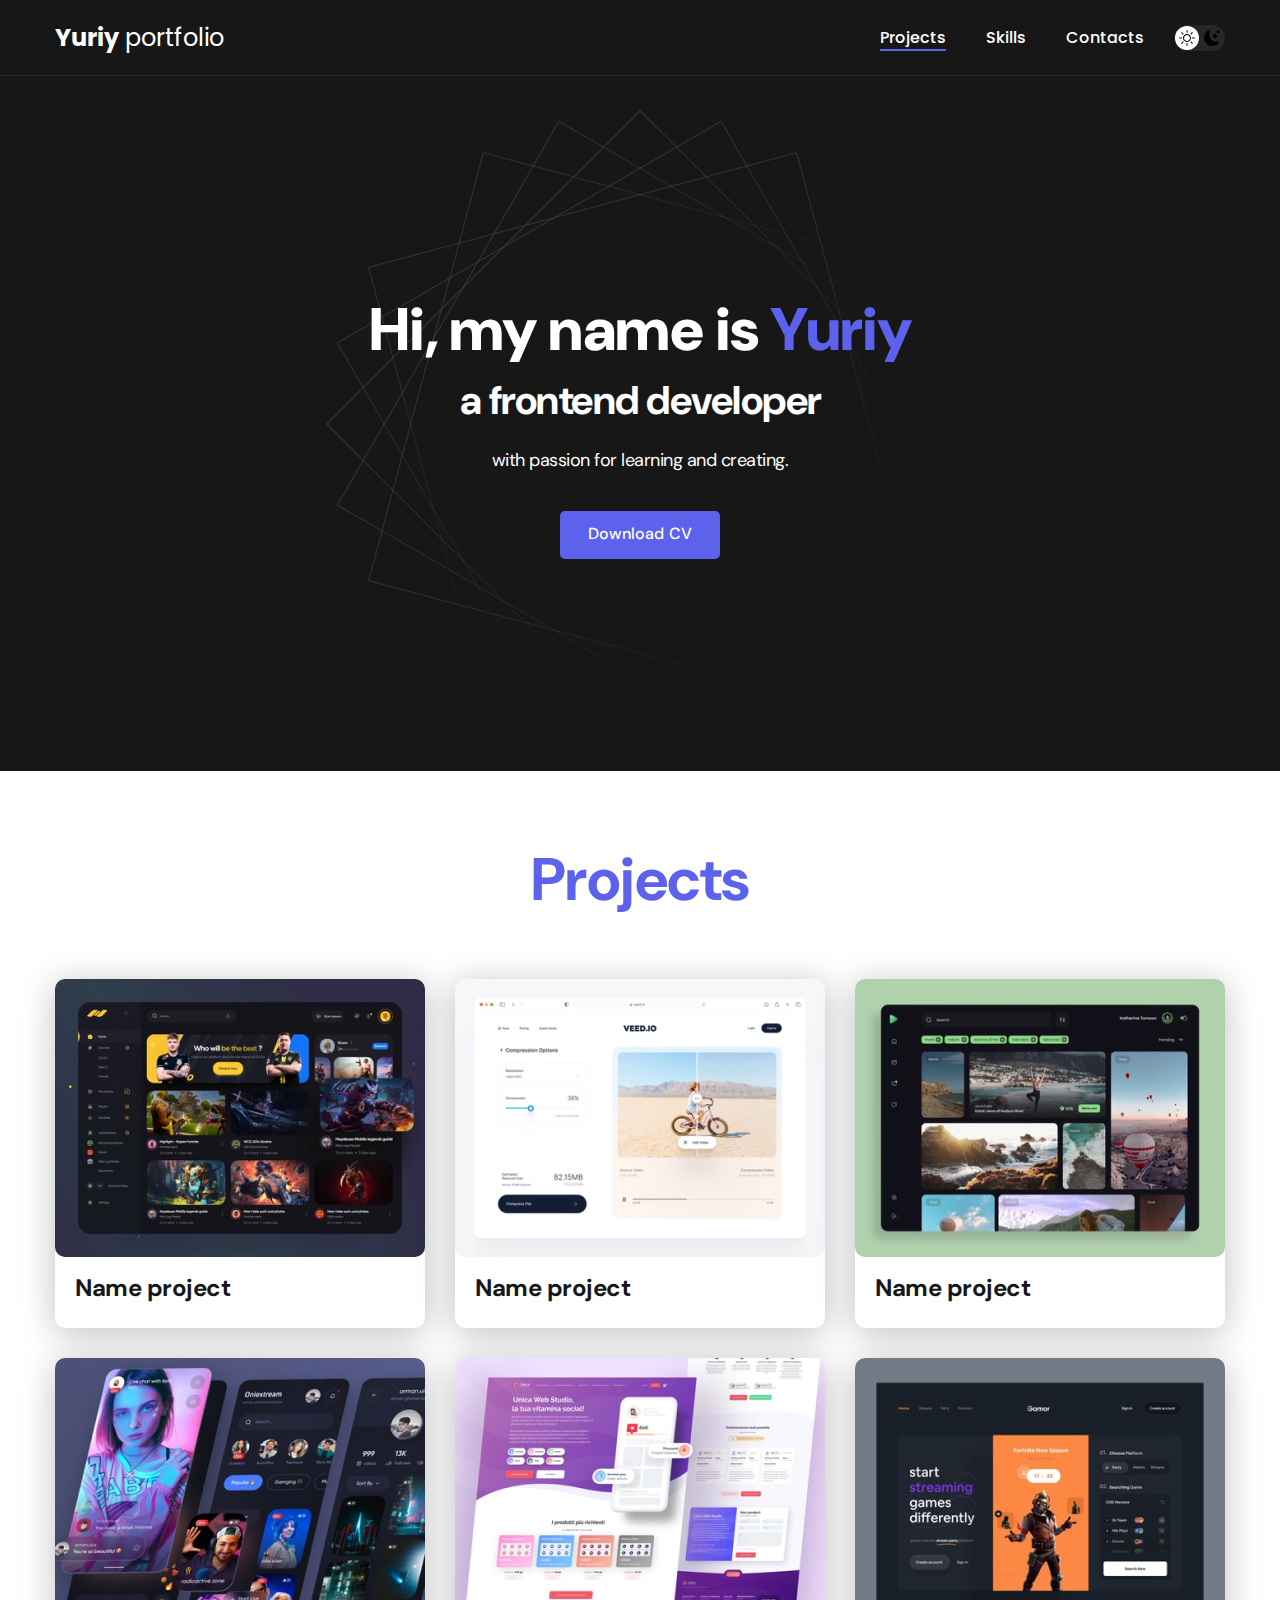
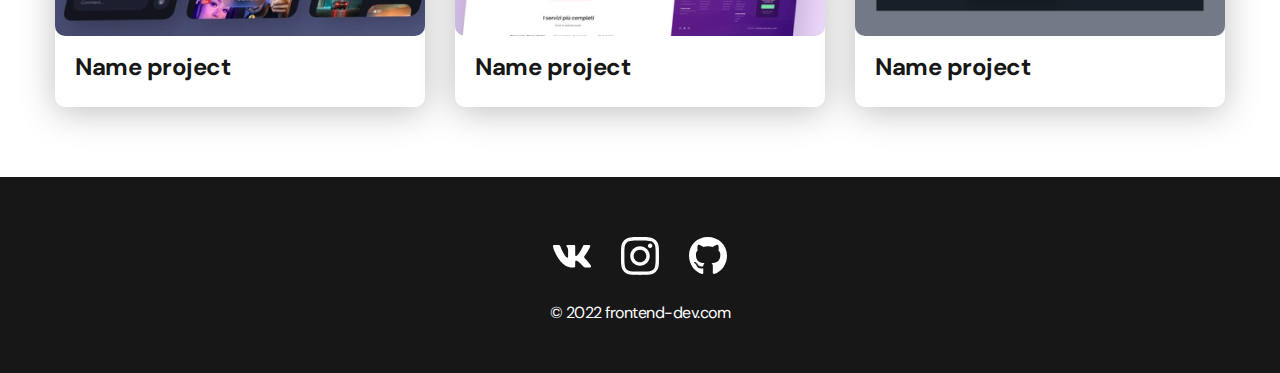
==== index.html @ 69c076b6 "Add files via upload" ====
<!DOCTYPE html>
<html lang="en">
<head>
    <meta charset="UTF-8">
    <meta http-equiv="X-UA-Compatible" content="IE=edge">
    <meta name="viewport" content="width=device-width, initial-scale=1.0">
    <title>Portfolio</title>
    <link rel="stylesheet" href="./css/main.css">
</head>
<body>
    <nav class="nav">
        <div class="container">
            <div class="nav-row">
                <a href="/" class="logo"><strong>Yuriy</strong> portfolio</a>
                <button class="dark-mode-btn">
                    <img src="./img/icons/sun.svg" alt="Light mode" class="dark-mode-btn__icon">
                    <img src="./img/icons/moon.svg" alt="Dark mode" class="dark-mode-btn__icon">
                </button>
                <ul class="nav-list">
                    <li class="nav-list__item"><a href="index.html" class="nav-list__link nav-list__link--active">Projects</a></li>
                    <li class="nav-list__item"><a href="skills.html" class="nav-list__link">Skills</a></li>
                    <li class="nav-list__item"><a href="contacts.html" class="nav-list__link">Contacts</a></li>
                </ul>
            </div>
        </div>
    </nav>

    <header class="header">
            <div class="header__wrapper">
                <h1 class="header__title"><strong>Hi, my name is <em>Yuriy</em></strong><br>a frontend developer</h1>
                <div class="header__text">
                    <p>with passion for learning and creating.</p>
                </div>
                <a href="#!" class="btn">Download CV</a>
            </div>
    </header>

    <main class="section">
        <div class="container">
            <h2 class="title-1">Projects</h2>
            <ul class="projects">
                <li class="project">
                    <a href="project-page.html">
                        <img src="./img/projects/01.jpg" alt="Project img" class="project__img">
                        <h3 class="project__title">Name project</h3>
                    </a>
                </li>
                <li class="project">
                    <a href="#!">
                        <img src="./img/projects/02.jpg" alt="Project img" class="project__img">
                        <h3 class="project__title">Name project</h3>
                    </a>
                </li>
                <li class="project">
                    <a href="#!">
                        <img src="./img/projects/03.jpg" alt="Project img" class="project__img">
                        <h3 class="project__title">Name project</h3>
                    </a>
                </li>
                <li class="project">
                    <a href="#!">
                        <img src="./img/projects/04.jpg" alt="Project img" class="project__img">
                        <h3 class="project__title">Name project</h3>
                    </a>
                </li>
                <li class="project">
                    <a href="#!">
                        <img src="./img/projects/05.jpg" alt="Project img" class="project__img">
                        <h3 class="project__title">Name project</h3>
                    </a>
                </li>
                <li class="project">
                    <a href="#!">
                        <img src="./img/projects/06.jpg" alt="Project img" class="project__img">
                        <h3 class="project__title">Name project</h3>
                    </a>
                </li>
            </ul>
        </div>
    </main>

    <footer class="footer">
        <div class="container">
            <div class="footer__wrapper">
                <ul class="social">
                    <li class="social__item">
                        <a href="#!"><img src="./img/icons/vk.svg" alt="vk"></a>
                    </li>
                    <li class="social__item">
                        <a href="https://www.instagram.com/yuriyrum" target="_blank"><img src="./img/icons/inst.svg" alt="inst"></a>
                    </li>
                    <li class="social__item">
                        <a href="https://github.com/yaneyura" target="_blank"><img src="./img/icons/github.svg" alt="github"></a>
                    </li>
                </ul>
                <div class="copyright">
                    <p>© 2022 frontend-dev.com</p>
                </div>
            </div>
        </div>
    </footer>

    <script src="./js/main.js"></script>
</body>
</html>
---- css/main.css ----
@import url(./reset.css);
@import url('https://fonts.googleapis.com/css2?family=DM+Sans:wght@400;500;700&family=Poppins:wght@400;500;700&display=swap');

/* 
font-family: 'DM Sans', sans-serif;
font-family: 'Poppins', sans-serif;
*/

:root {
    --black: #171718;
    --black-border: #26292D;
    --white: #FFF;
    --purple: #5C62EC;

    --dark-bg: var(--black);
    --dark-border: var(--black-border);
    --header-text: var(--white);
    --accent: var(--purple);
    --text-color: var(--black);

    /* Light */
    --page-bg: var(--white);
    --text-bg: var(--black);

    --title-1: var(--accent);

    --project-card-bg: var(--white);
    --project-card-text: var(--black);
    --box-shadow: 0px 5px 35px rgba(0, 0, 0, 0.25);
}

.dark {
    --page-bg: #252526;
    --text-bg: var(--white);

    --title-1: var(--white);

    --project-card-bg: var(--black);
    --project-card-text: var(--white);
    --box-shadow: 0px 5px 35px rgba(0, 0, 0, 0.75);
}

html, body {
    display: flex;
    flex-direction: column;
    min-height: 100vh;

    font-family: 'DM Sans', sans-serif;
    letter-spacing: -0.5px;

    background-color: var(--page-bg);
    color: var(--text-bg);
}

.container {
    margin: 0 auto;
    padding: 0 15px;
    max-width: 1200px;
}

/* Nav */

.nav {
    padding: 20px 0;
    background-color: var(--dark-bg);
    color: var(--header-text);
    border-bottom: 1px solid var(--dark-border);
    letter-spacing: normal;
}

.nav-row {
    display: flex;
    justify-content: flex-end;
    align-items: center;
    column-gap: 30px;
    row-gap: 20px;
    flex-wrap: wrap;
}

.logo {
    margin-right: auto;
    color: var(--header-text);
    font-size: 24px;
    font-family: 'Poppins', sans-serif;
}

.logo strong {
    font-weight: 700;
}

.nav-list {
    display: flex;
    align-items: center;
    column-gap: 40px;
    font-size: 16px;
    font-weight: 500;
    font-family: 'Poppins', sans-serif;
}

.nav-list__link {
    color: var(--header-text);

    transition: opacity .2s ease-in;
}

.nav-list__link:hover {
    opacity: 0.8;
}

.nav-list__link--active {
    position: relative;
}

.nav-list__link--active::before {
    content: "";

    position: absolute;
    left: 0;
    top: 100%;

    display: block;
    height: 2px;
    width: 100%;
    background-color: var(--accent);
}

/* Dark mode btn */

.dark-mode-btn {
    order: 1;
    position: relative;
    display: flex;
    justify-content: space-between;
    width: 51px;
    height: 26px;
    padding: 5px;
    background-color: #272727;
    border-radius: 50px;
}
.dark-mode-btn::before {
    content: "";
    position: absolute;
    top: 1px;
    left: 1px;
    display: block;
    width: 24px;
    height: 24px;
    border-radius: 50%;
    background-color: #fff;

    transition: left .2s ease-in;
}

.dark-mode-btn--active::before {
    left: 26px;
}

.dark-mode-btn__icon {
    position: relative;
}

/* Header */

.header {
    min-height: 695px;
    padding: 40px 0;

    display: flex;
    justify-content: center;
    align-items: center;

    background-color: var(--dark-bg);
    color: var(--header-text);
    text-align: center;

    background-image: url("./../img/header-bg.png");
    background-repeat: no-repeat;
    background-size: auto;
    background-position: center center;
}

.header__wrapper {
    max-width: 660px;
    padding: 0 15px;
}

.header__title {
    margin-bottom: 20px;
    font-weight: 700;
    font-size: 40px;
    line-height: 1.4;
}

.header__title strong {
    font-size: 60px
}

.header__title em {
    font-style: normal;
    color: var(--accent);
}

.header__text {
    margin-bottom: 40px;
    font-size: 18px;
    line-height: 1.333;
}

.btn {
    display: inline-block;
    height: 48px;
    padding: 12px 28px;

    font-weight: 500;
    font-size: 16px;
    letter-spacing: 0.15px;

    background-color: var(--accent);
    color: var(--header-text);
    border-radius: 5px;

    transition: opacity .2s ease-in;
}

.btn:hover {
    opacity: 0.8;
}
.btn:active {
    position: relative;
    top: 1px;
}

/* Projects section */

.section {
    padding: 70px 0;
}

.title-1 {
    margin-bottom: 60px;
    font-weight: 700;
    font-size: 60px;
    line-height: 1.3;
    color: var(--title-1);
    text-align: center;
}

.projects {
    display: flex;
    justify-content: center;
    flex-wrap: wrap;
    column-gap: 30px;
    row-gap: 30px;
}

.project {
    max-width: 370px;
    background-color: var(--project-card-bg);
    box-shadow: var(--box-shadow);
    border-radius: 10px;
}

.project__img {
    border-radius: 10px;
}

.project__title {
    padding: 15px 20px 25px;
    font-weight: 700;
    font-size: 24px;
    line-height: 1.3;
    color: var(--project-card-text);
}

/* Project details */

.project-details {
    margin: 0 auto;
    max-width: 865px;

    display: flex;
    flex-direction: column;
    align-items: center;
    text-align: center;
}

.project-details__cover {
    max-width: 100%;
    margin-bottom: 40px;
    box-shadow: 0px 5px 35px rgba(0, 0, 0, 0.25);
    border-radius: 10px;
}

.project-details__desc {
    margin-bottom: 30px;
    font-weight: 700;
    font-size: 24px;
    line-height: 1.3;
}

.btn-outline {
    height: 48px;
    padding: 12px 20px;
    border-radius: 5px;
    
    border: 1px solid #000;
    color: #000;
    background-color: var(--white);

    display: flex;
    column-gap: 10px;
    align-items: center;

    transition: opacity .2s ease-in;
}

.btn-outline:hover {
    opacity: 0.8;
}
.btn-outline:active {
    position: relative;
    top: 1px;
}

/* Content list */

.title-2 {
    font-size: 40px;
    line-height: 1.3;
    font-weight: 700; 
    margin-bottom: 20px;
}

.content-list {
    margin: 0 auto;
    max-width: 570px;
    display: flex;
    flex-direction: column;
    align-items: center;
    text-align: center;
    row-gap: 40px;
}

.content-list__item {
    font-size: 18px;
    line-height: 1.5;
}

/* Footer */

.footer {
    margin-top: auto;
    padding: 60px 0 50px;
    background-color: var(--dark-bg);
    color: var(--white);
}

.footer__wrapper {
    display: flex;
    flex-direction: column;
    align-items: center;
    row-gap: 27px;
}

.social {
    display: flex;
    column-gap: 30px;
    align-items: center;
}

.copyright {
    font-size: 16px;
}

@media (max-width: 620px) {

    .nav-row {
        justify-content: space-between;
    }

    .dark-mode-btn {
        order: 0;
    }

    .header {
        min-height: unset;
    }

    .header__title {
        font-size: 30px;
    }
    .header__title strong {
        font-size: 40px;
    }

    .section {
        padding: 40px 0;
    }

    .title-1 {
        margin-bottom: 30px;
        font-size: 40px;
    }

    .title-2 {
        margin-bottom: 10px;
        font-size: 30px;
    }

    .project__title {
        font-size: 22px;
    }

    .project-details__desc {
        margin-bottom: 20px;
        font-size: 22px;
    }

    .footer {
        padding: 40px 0 30px;
    }

    .footer__wrapper {
        row-gap: 20px;
    }

    .social {
        column-gap: 20px;
    }

    .social__item {
        width: 28px;
    }

    .content-list {
        row-gap: 20px;
    }

    .content-list__item {
        font-size: 16px;
    }
}
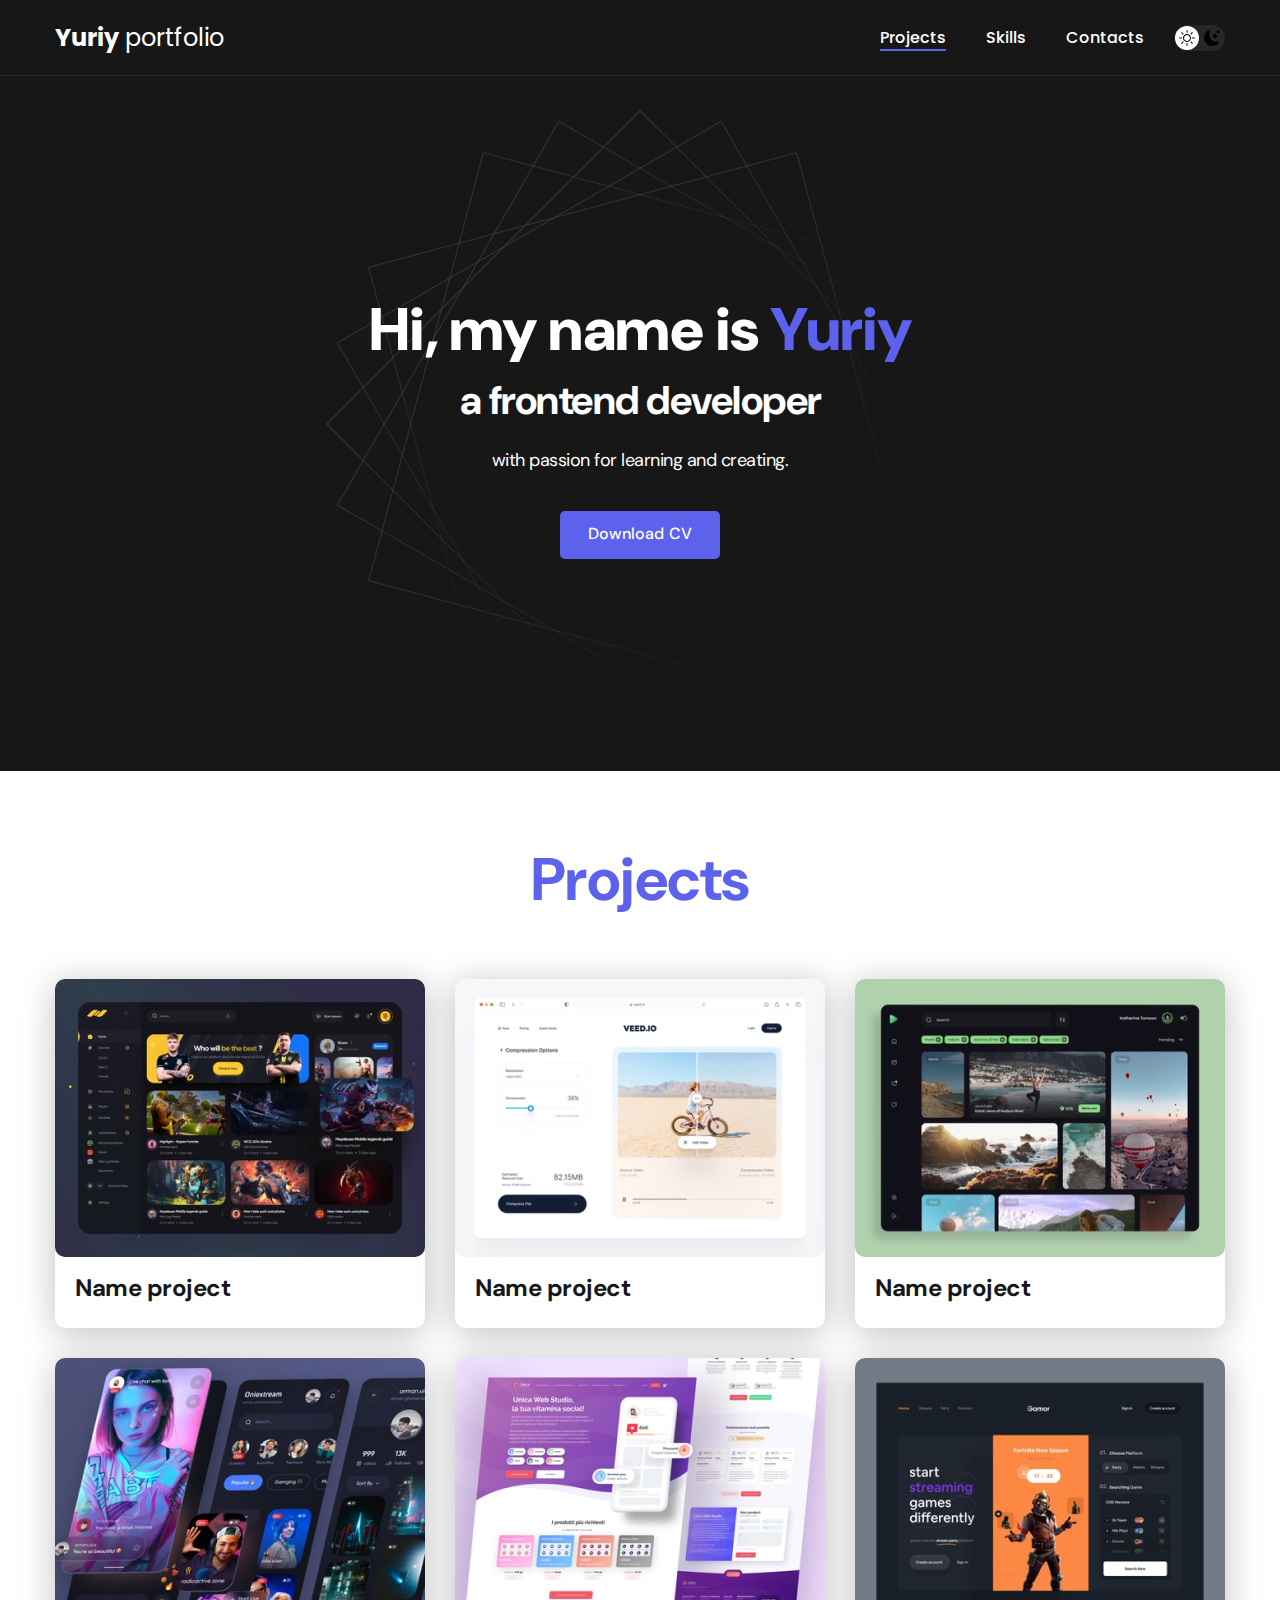
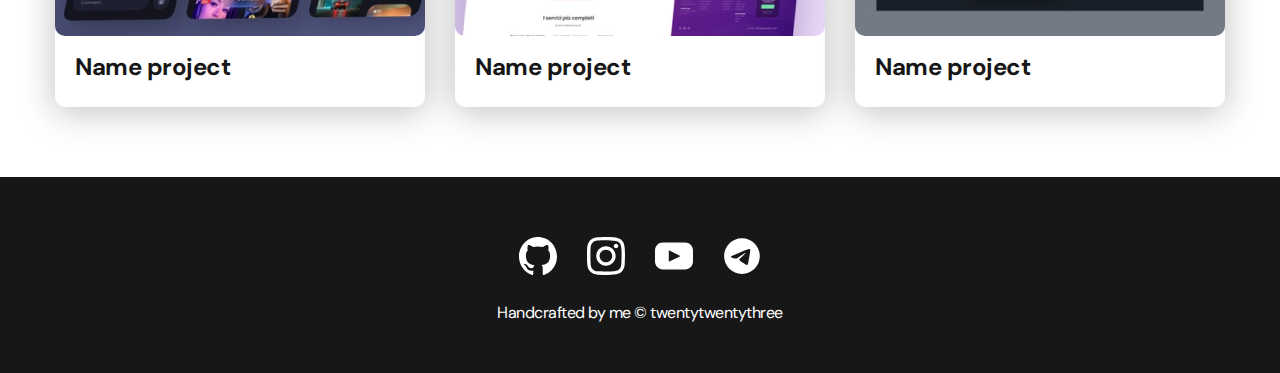
==== commit 5fc66065: "Add files via upload" ====
--- a/index.html
+++ b/index.html
@@ -84,17 +84,20 @@
             <div class="footer__wrapper">
                 <ul class="social">
                     <li class="social__item">
-                        <a href="#!"><img src="./img/icons/vk.svg" alt="vk"></a>
+                        <a href="https://github.com/yaneyura" target="_blank"><img src="./img/icons/github.svg" alt="GitHub"></a>
                     </li>
                     <li class="social__item">
-                        <a href="https://www.instagram.com/yuriyrum" target="_blank"><img src="./img/icons/inst.svg" alt="inst"></a>
+                        <a href="https://www.instagram.com/yuriyrum" target="_blank"><img src="./img/icons/instagram.svg" alt="Instagram"></a>
                     </li>
                     <li class="social__item">
-                        <a href="https://github.com/yaneyura" target="_blank"><img src="./img/icons/github.svg" alt="github"></a>
+                        <a href="https://www.youtube.com/@yuriyrum" target="_blank"><img src="./img/icons/youtube.svg" alt="YouTube"></a>
+                    </li>
+                    <li class="social__item">
+                        <a href="https://t.me/yuriyrum" target="_blank"><img src="./img/icons/telegram.svg" alt="Telegram"></a>
                     </li>
                 </ul>
                 <div class="copyright">
-                    <p>© 2022 frontend-dev.com</p>
+                    <p>Handcrafted by me &copy; twentytwentythree</p>
                 </div>
             </div>
         </div>
--- a/css/main.css
+++ b/css/main.css
@@ -368,6 +368,10 @@
     align-items: center;
 }
 
+.social__item img {
+    height: 38px;
+}
+
 .copyright {
     font-size: 16px;
 }
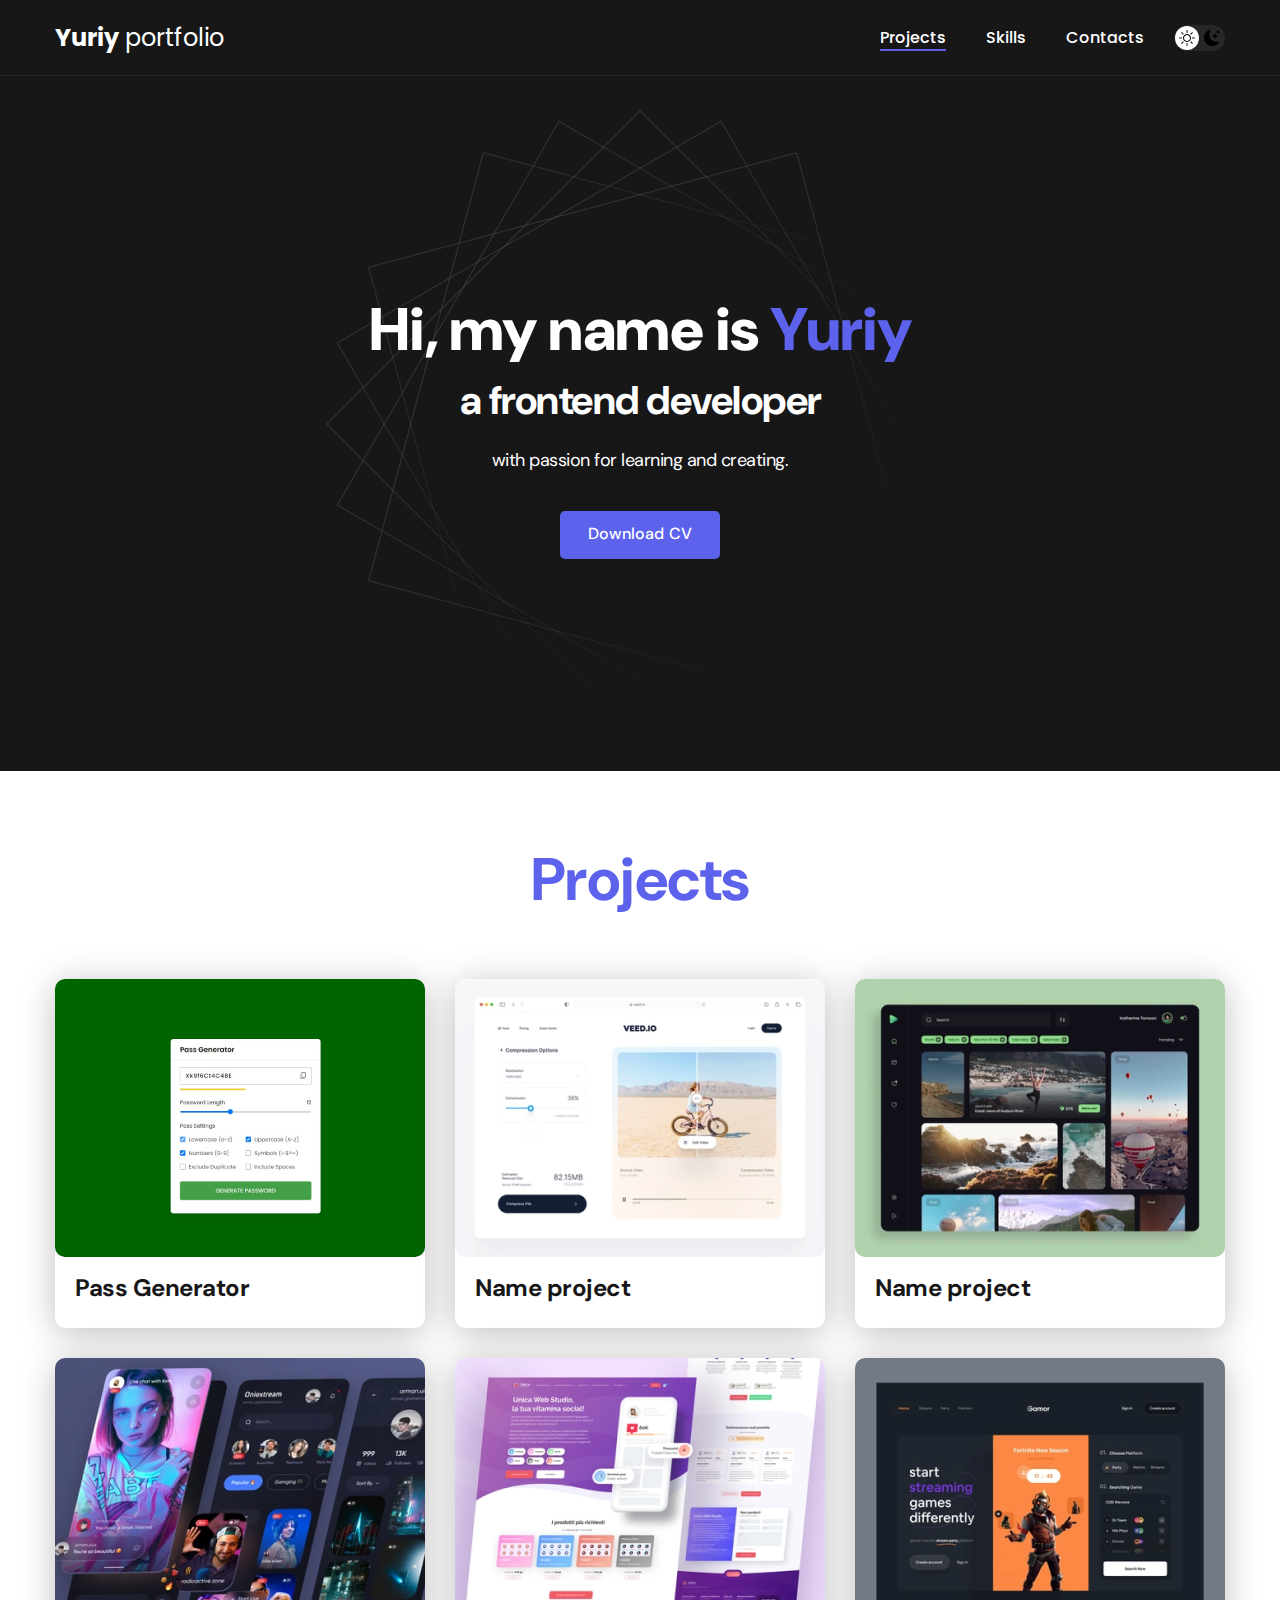
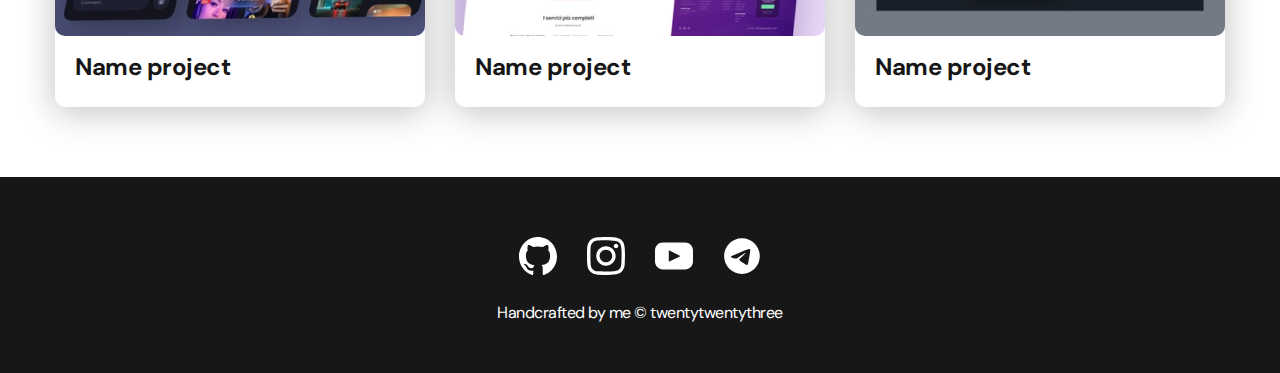
==== commit 4f820c7f: "Add files via upload" ====
--- a/index.html
+++ b/index.html
@@ -42,7 +42,7 @@
                 <li class="project">
                     <a href="project-page.html">
                         <img src="./img/projects/01.jpg" alt="Project img" class="project__img">
-                        <h3 class="project__title">Name project</h3>
+                        <h3 class="project__title">Pass Generator</h3>
                     </a>
                 </li>
                 <li class="project">
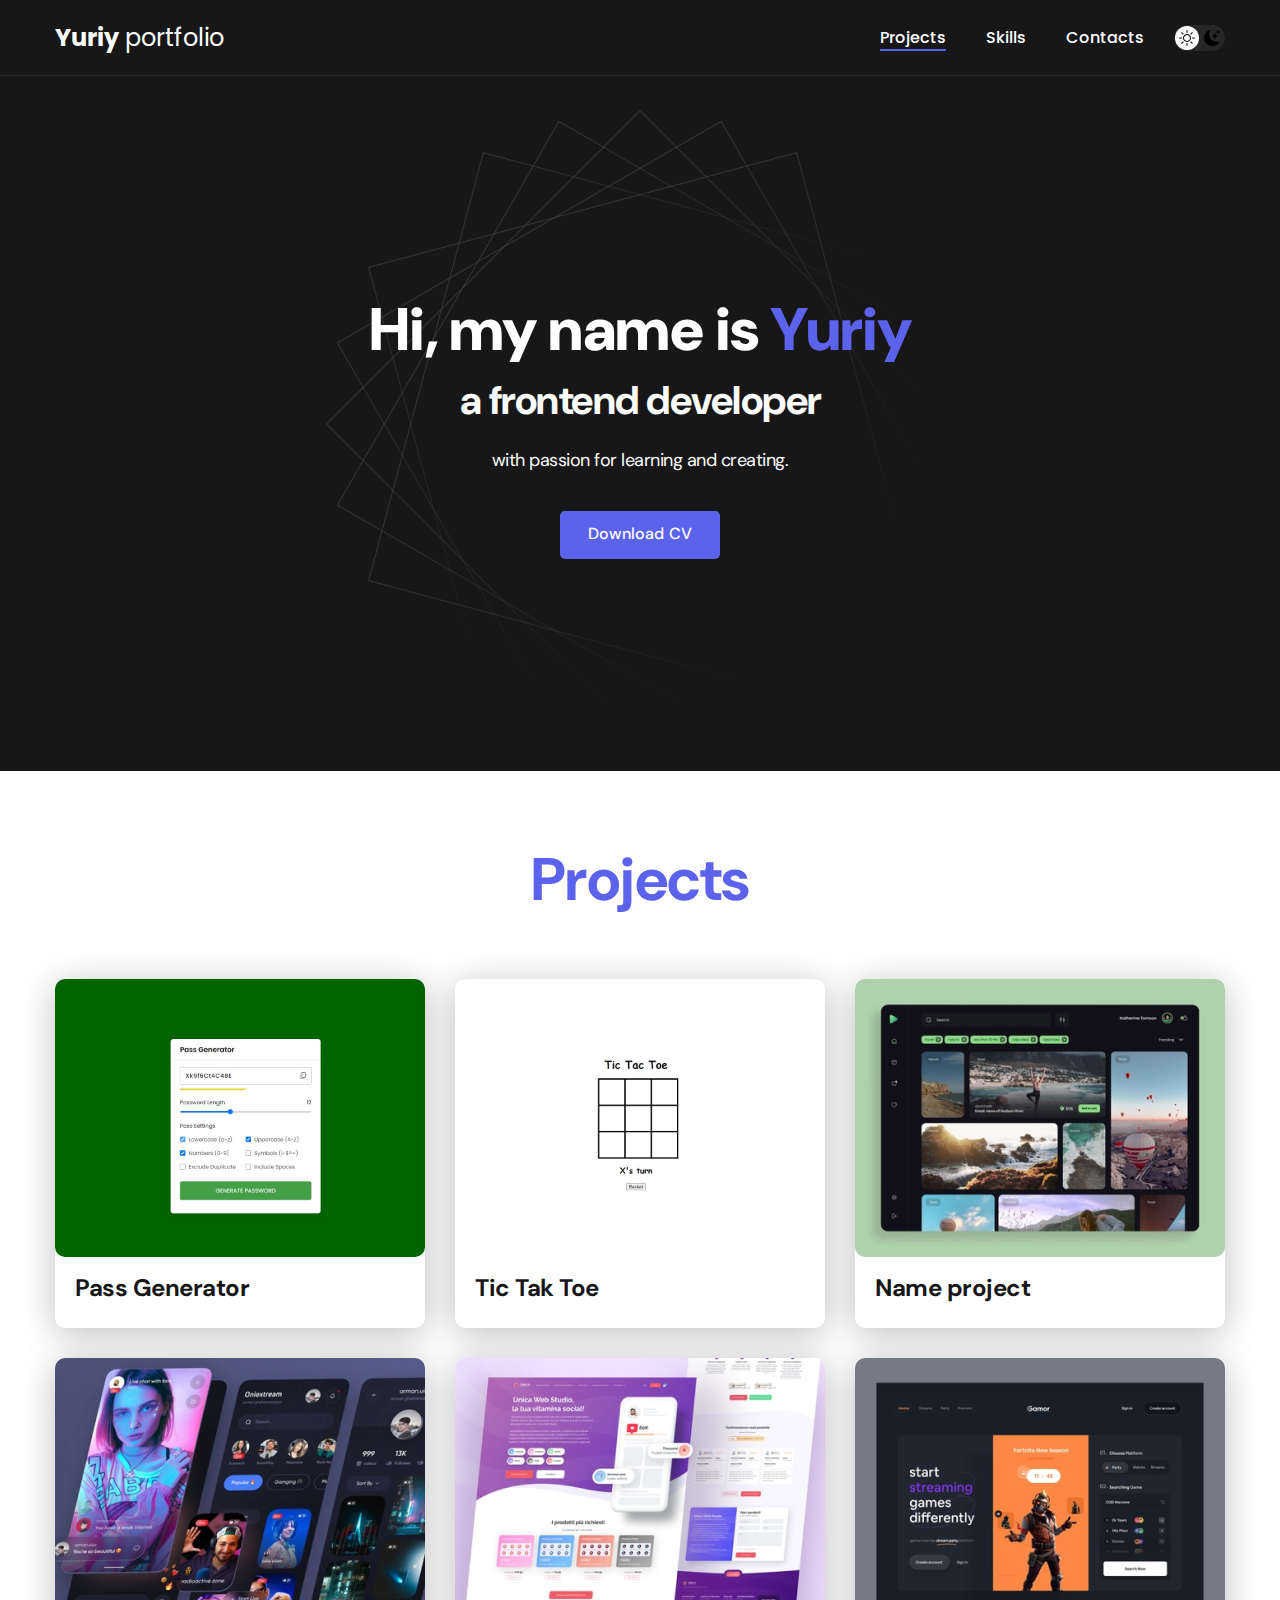
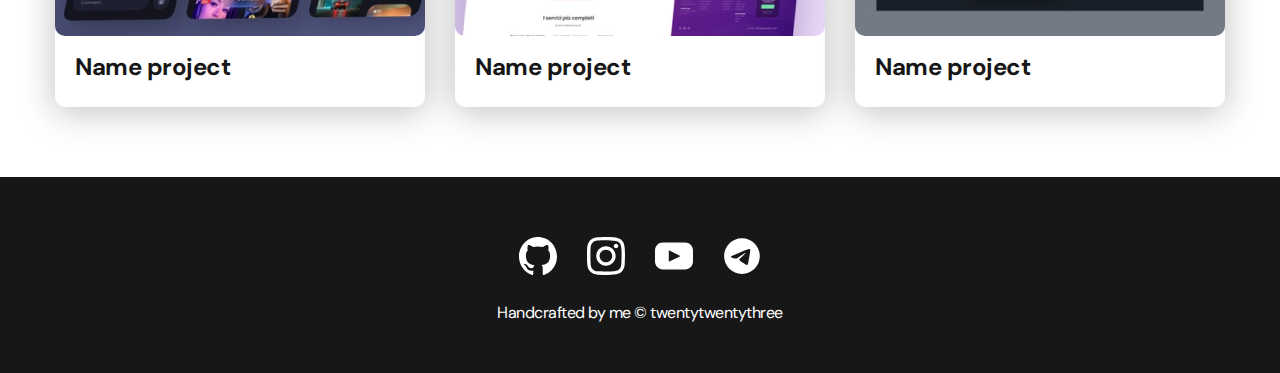
==== commit 25f07318: "Update index.html" ====
--- a/index.html
+++ b/index.html
@@ -40,15 +40,15 @@
             <h2 class="title-1">Projects</h2>
             <ul class="projects">
                 <li class="project">
-                    <a href="project-page.html">
+                    <a href="pass-generator.html">
                         <img src="./img/projects/01.jpg" alt="Project img" class="project__img">
                         <h3 class="project__title">Pass Generator</h3>
                     </a>
                 </li>
                 <li class="project">
-                    <a href="#!">
+                    <a href="tic-tac-toe.html">
                         <img src="./img/projects/02.jpg" alt="Project img" class="project__img">
-                        <h3 class="project__title">Name project</h3>
+                        <h3 class="project__title">Tic Tak Toe</h3>
                     </a>
                 </li>
                 <li class="project">
@@ -105,4 +105,4 @@
 
     <script src="./js/main.js"></script>
 </body>
-</html>+</html>
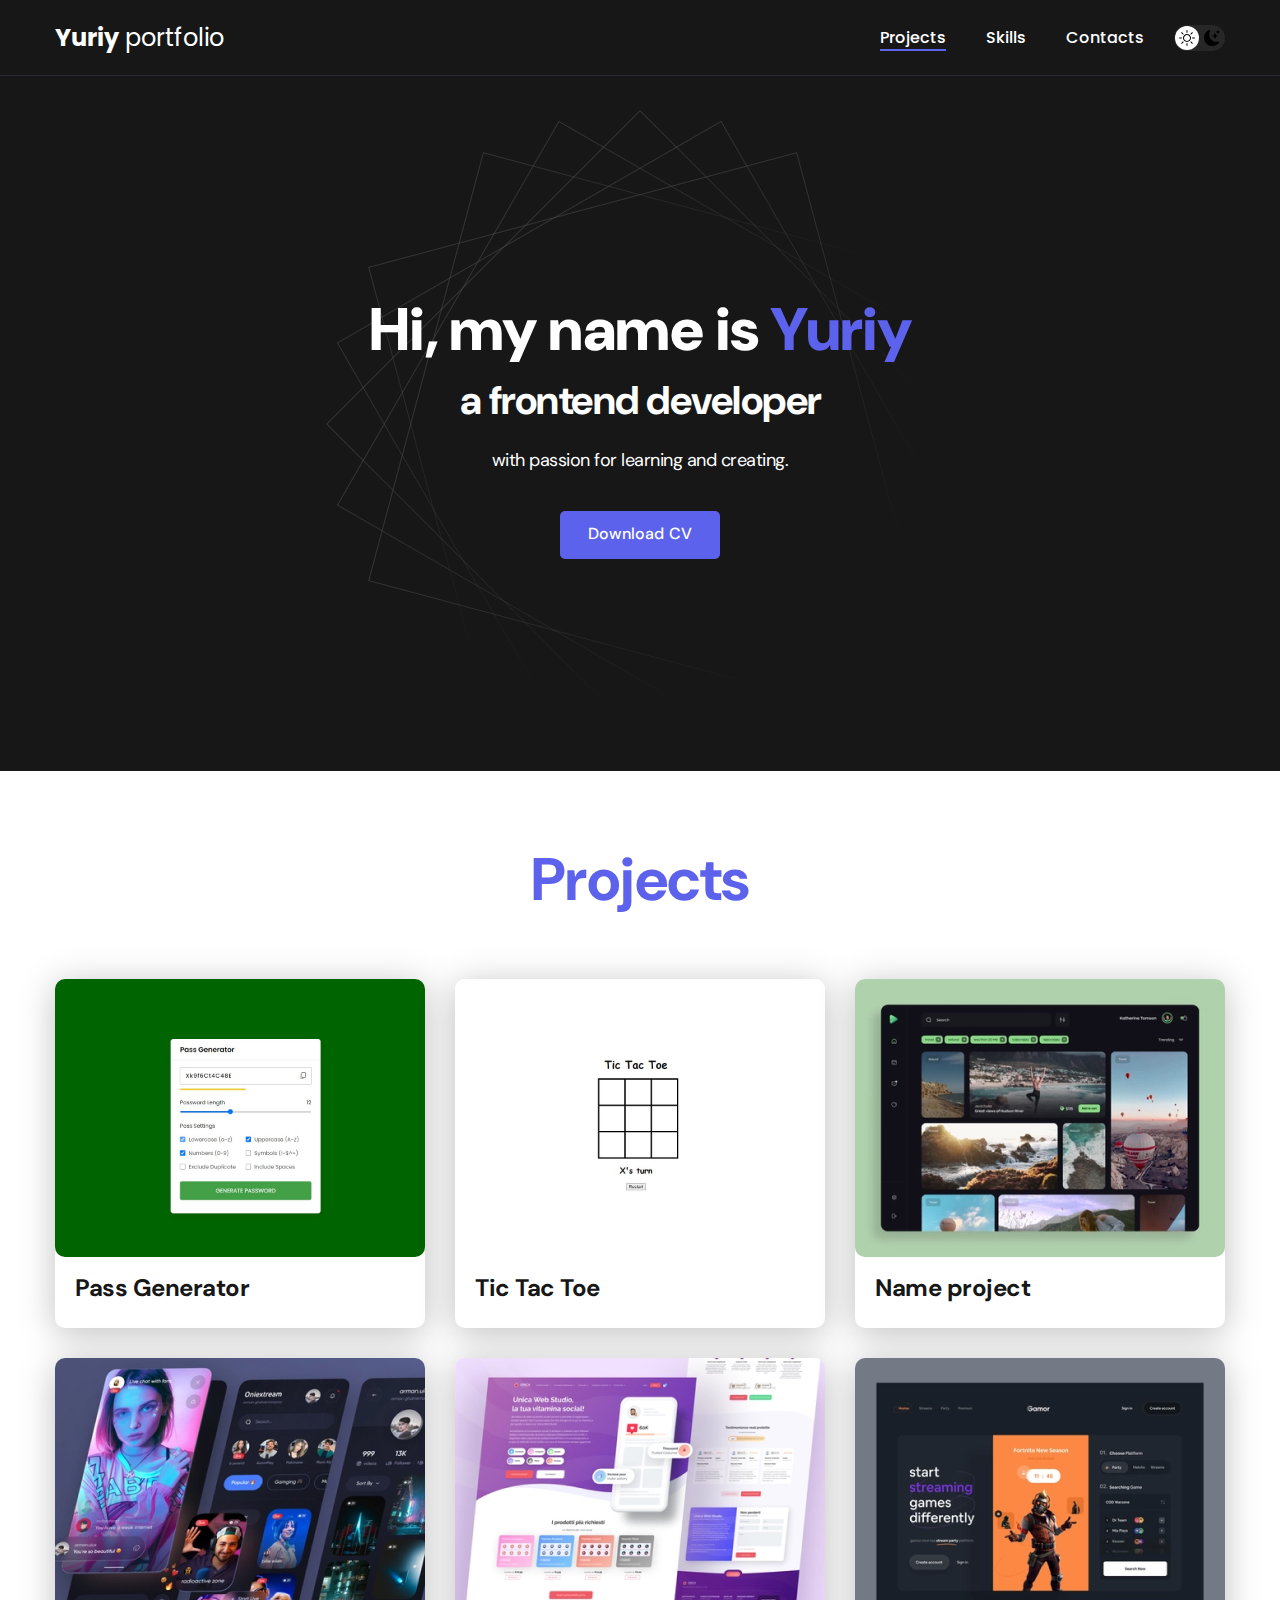
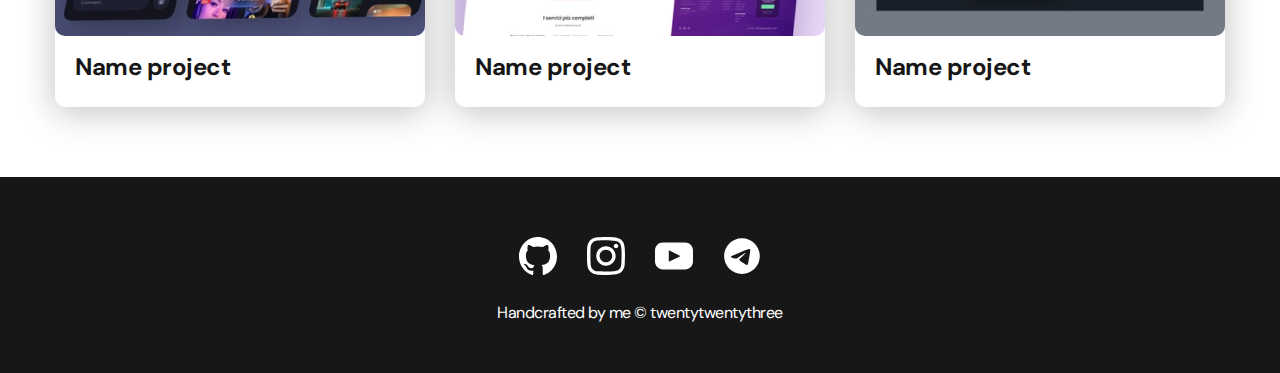
==== commit 5b41715a: "Update index.html" ====
--- a/index.html
+++ b/index.html
@@ -48,7 +48,7 @@
                 <li class="project">
                     <a href="tic-tac-toe.html">
                         <img src="./img/projects/02.jpg" alt="Project img" class="project__img">
-                        <h3 class="project__title">Tic Tak Toe</h3>
+                        <h3 class="project__title">Tic Tac Toe</h3>
                     </a>
                 </li>
                 <li class="project">
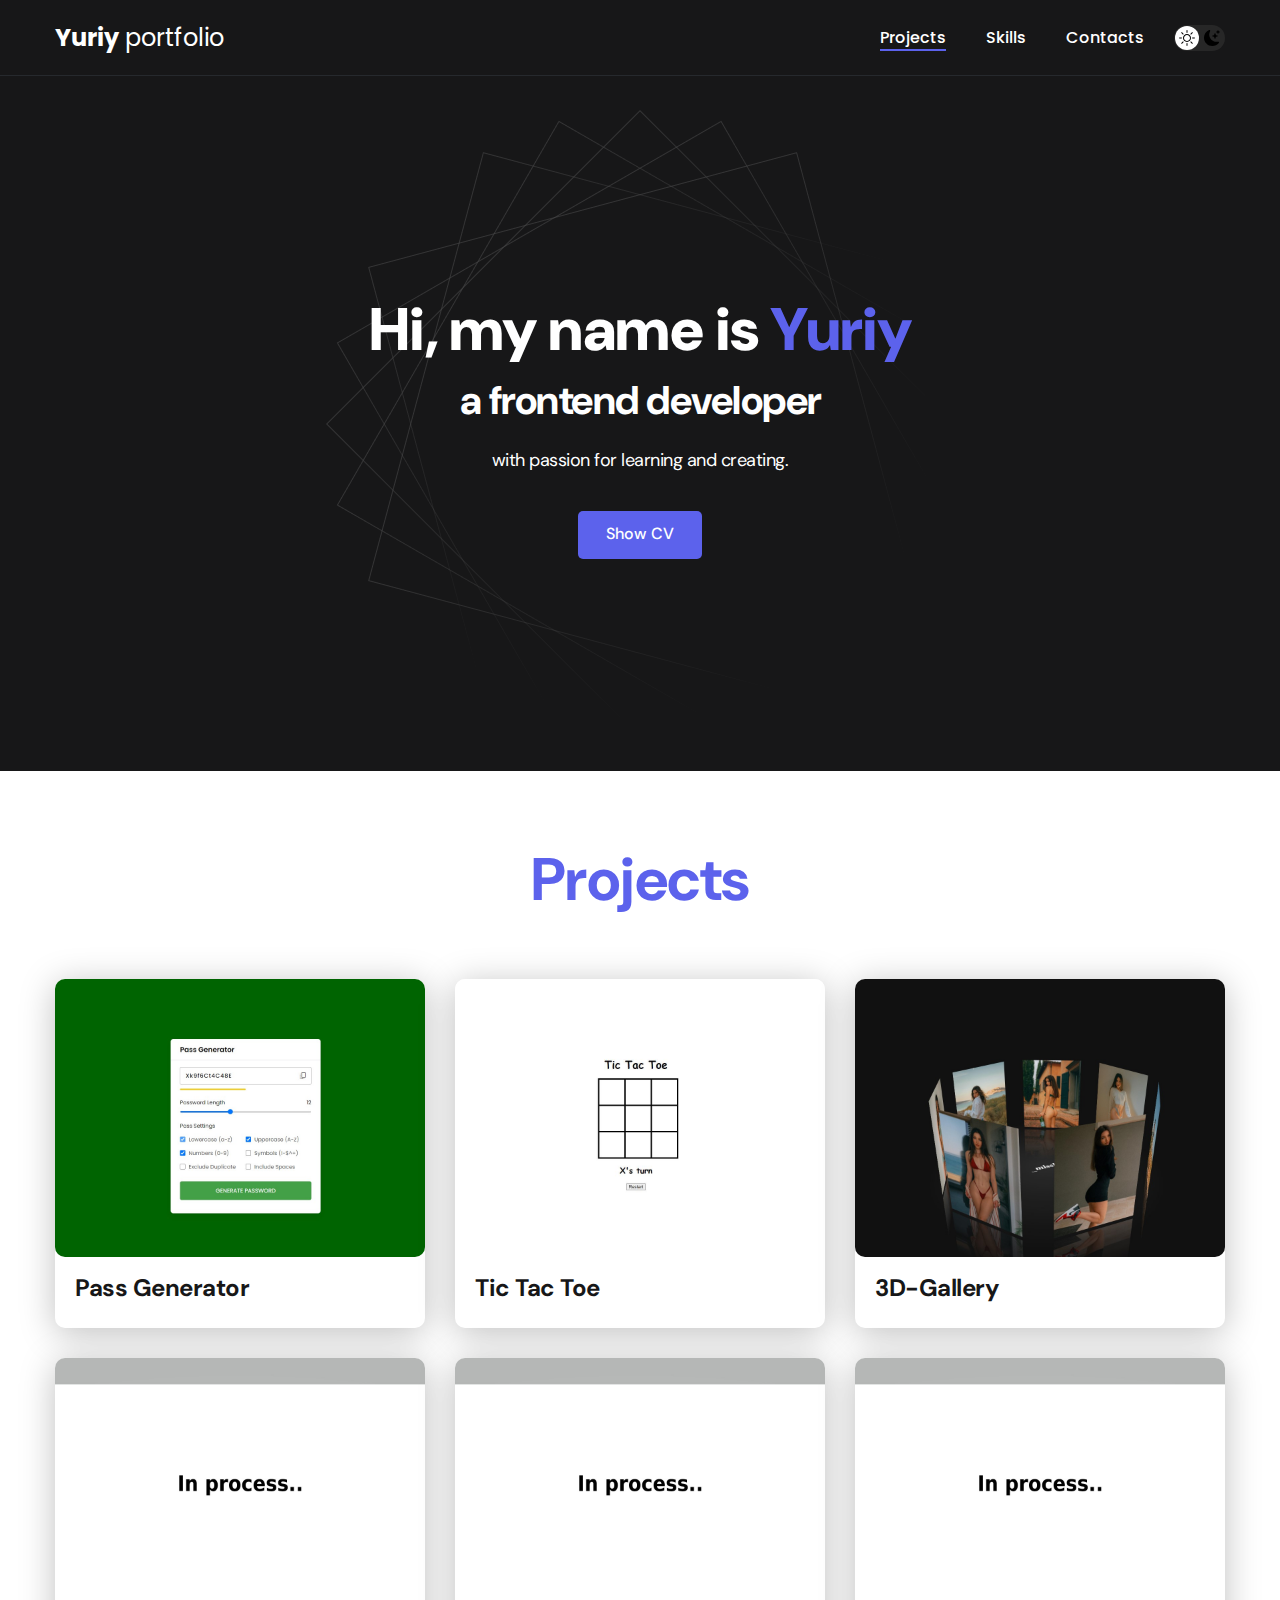
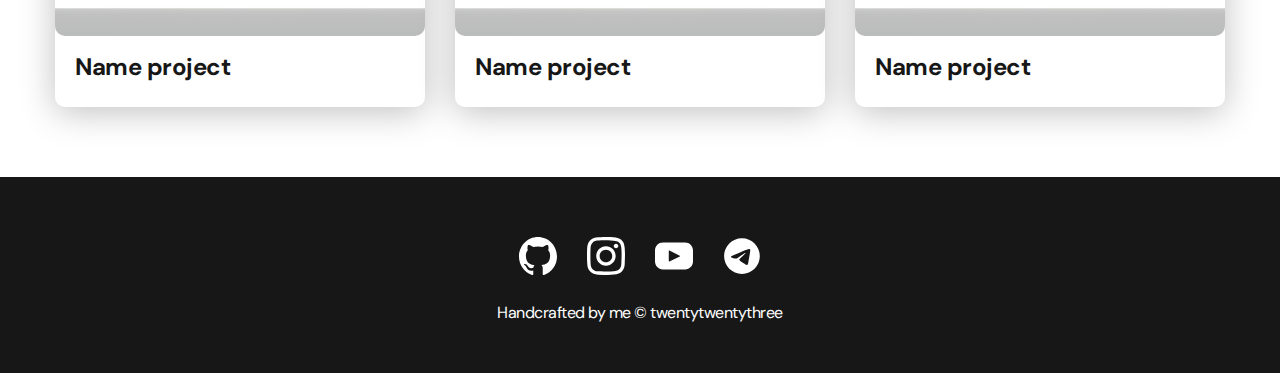
==== commit b814e86b: "Add files via upload" ====
--- a/index.html
+++ b/index.html
@@ -11,7 +11,7 @@
     <nav class="nav">
         <div class="container">
             <div class="nav-row">
-                <a href="/" class="logo"><strong>Yuriy</strong> portfolio</a>
+                <a href="index.html" class="logo"><strong>Yuriy</strong> portfolio</a>
                 <button class="dark-mode-btn">
                     <img src="./img/icons/sun.svg" alt="Light mode" class="dark-mode-btn__icon">
                     <img src="./img/icons/moon.svg" alt="Dark mode" class="dark-mode-btn__icon">
@@ -31,7 +31,7 @@
                 <div class="header__text">
                     <p>with passion for learning and creating.</p>
                 </div>
-                <a href="#!" class="btn">Download CV</a>
+                <a href="yuriyrum-cv.pdf" class="btn">Show CV</a>
             </div>
     </header>
 
@@ -52,8 +52,14 @@
                     </a>
                 </li>
                 <li class="project">
+                    <a href="3d-gallery.html">
+                        <img src="./img/projects/03.jpg" alt="Project img" class="project__img">
+                        <h3 class="project__title">3D-Gallery</h3>
+                    </a>
+                </li>
+                <li class="project">
                     <a href="#!">
-                        <img src="./img/projects/03.jpg" alt="Project img" class="project__img">
+                        <img src="./img/projects/04.jpg" alt="Project img" class="project__img">
                         <h3 class="project__title">Name project</h3>
                     </a>
                 </li>
@@ -65,13 +71,7 @@
                 </li>
                 <li class="project">
                     <a href="#!">
-                        <img src="./img/projects/05.jpg" alt="Project img" class="project__img">
-                        <h3 class="project__title">Name project</h3>
-                    </a>
-                </li>
-                <li class="project">
-                    <a href="#!">
-                        <img src="./img/projects/06.jpg" alt="Project img" class="project__img">
+                        <img src="./img/projects/04.jpg" alt="Project img" class="project__img">
                         <h3 class="project__title">Name project</h3>
                     </a>
                 </li>
@@ -105,4 +105,4 @@
 
     <script src="./js/main.js"></script>
 </body>
-</html>
+</html>--- a/css/main.css
+++ b/css/main.css
@@ -297,6 +297,12 @@
     font-size: 24px;
     line-height: 1.3;
 }
+.project-link {
+    margin-top: 5px;
+}
+.project-link  a {
+    color: var(--accent);
+}
 
 .btn-outline {
     height: 48px;
@@ -342,8 +348,12 @@
 }
 
 .content-list__item {
-    font-size: 18px;
+    font-size: 22px;
     line-height: 1.5;
+}
+
+.contact-list__link {
+    color: var(--accent);
 }
 
 /* Footer */
